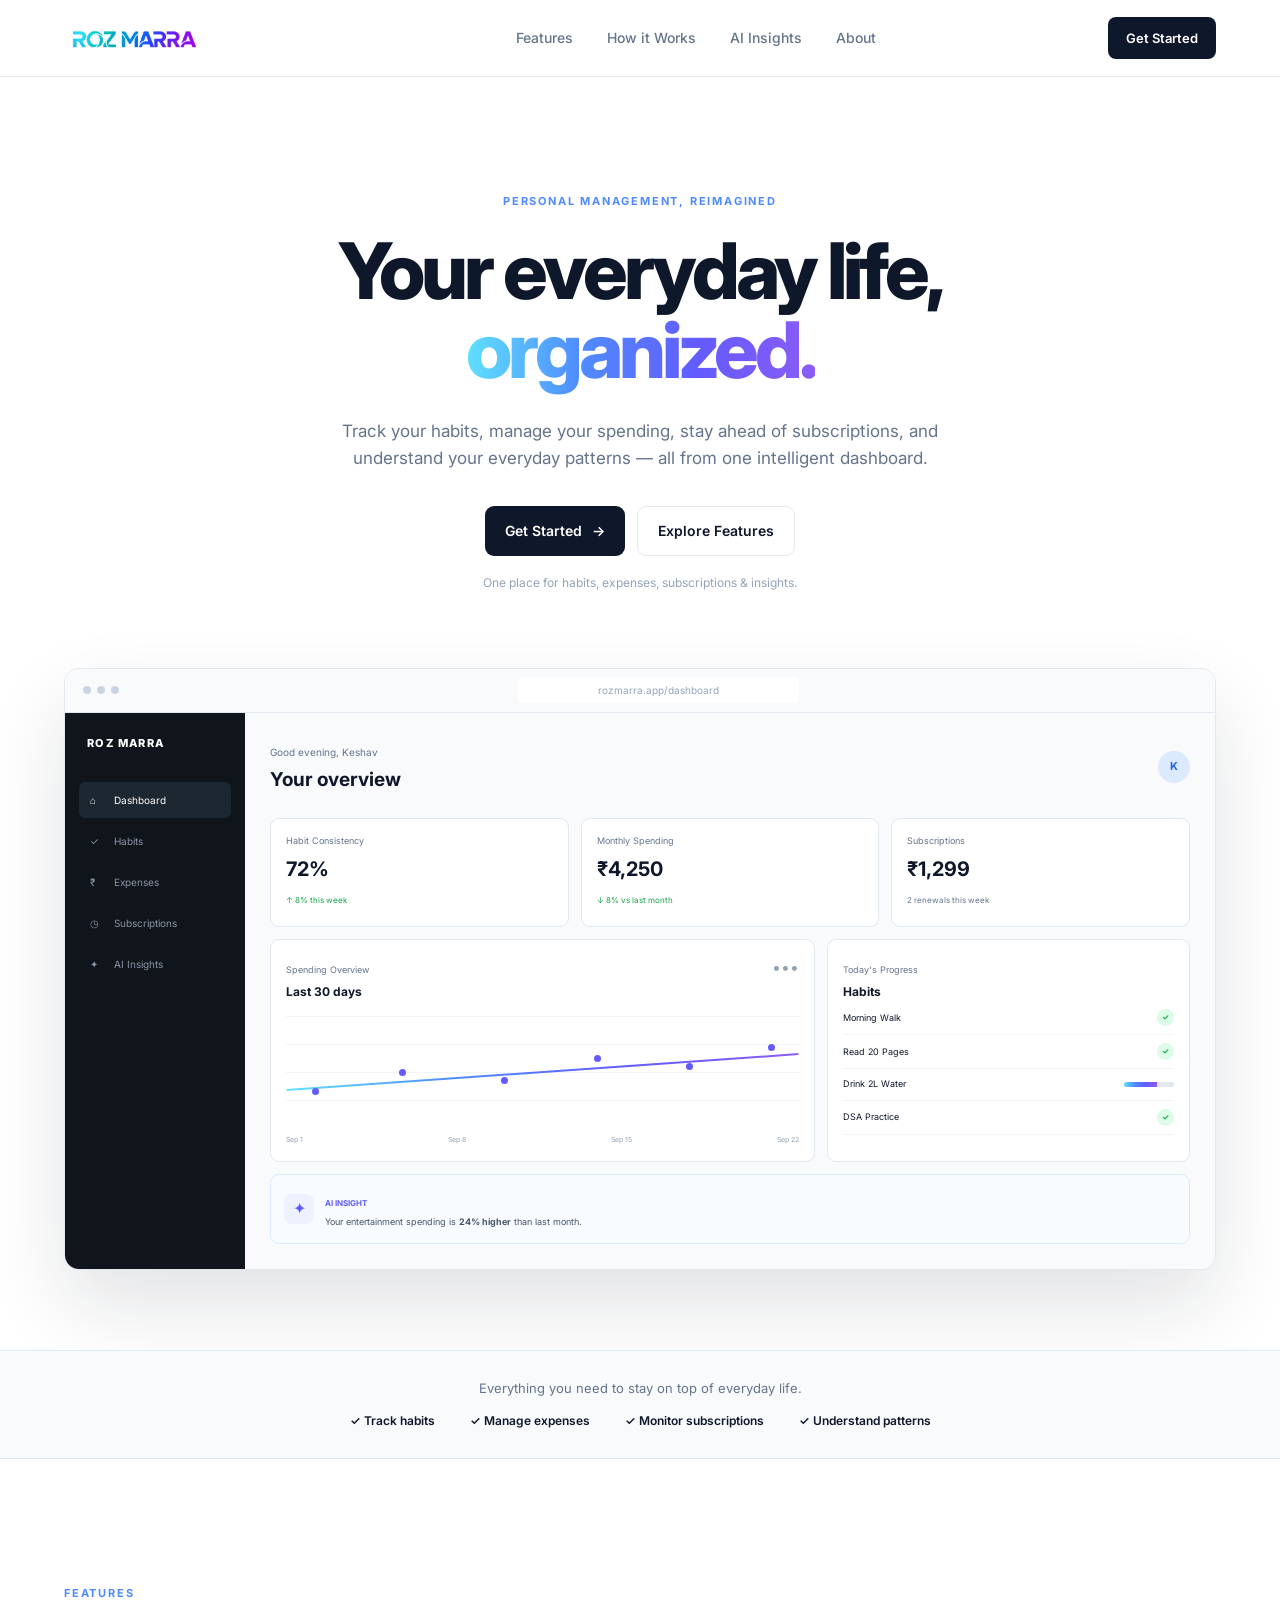
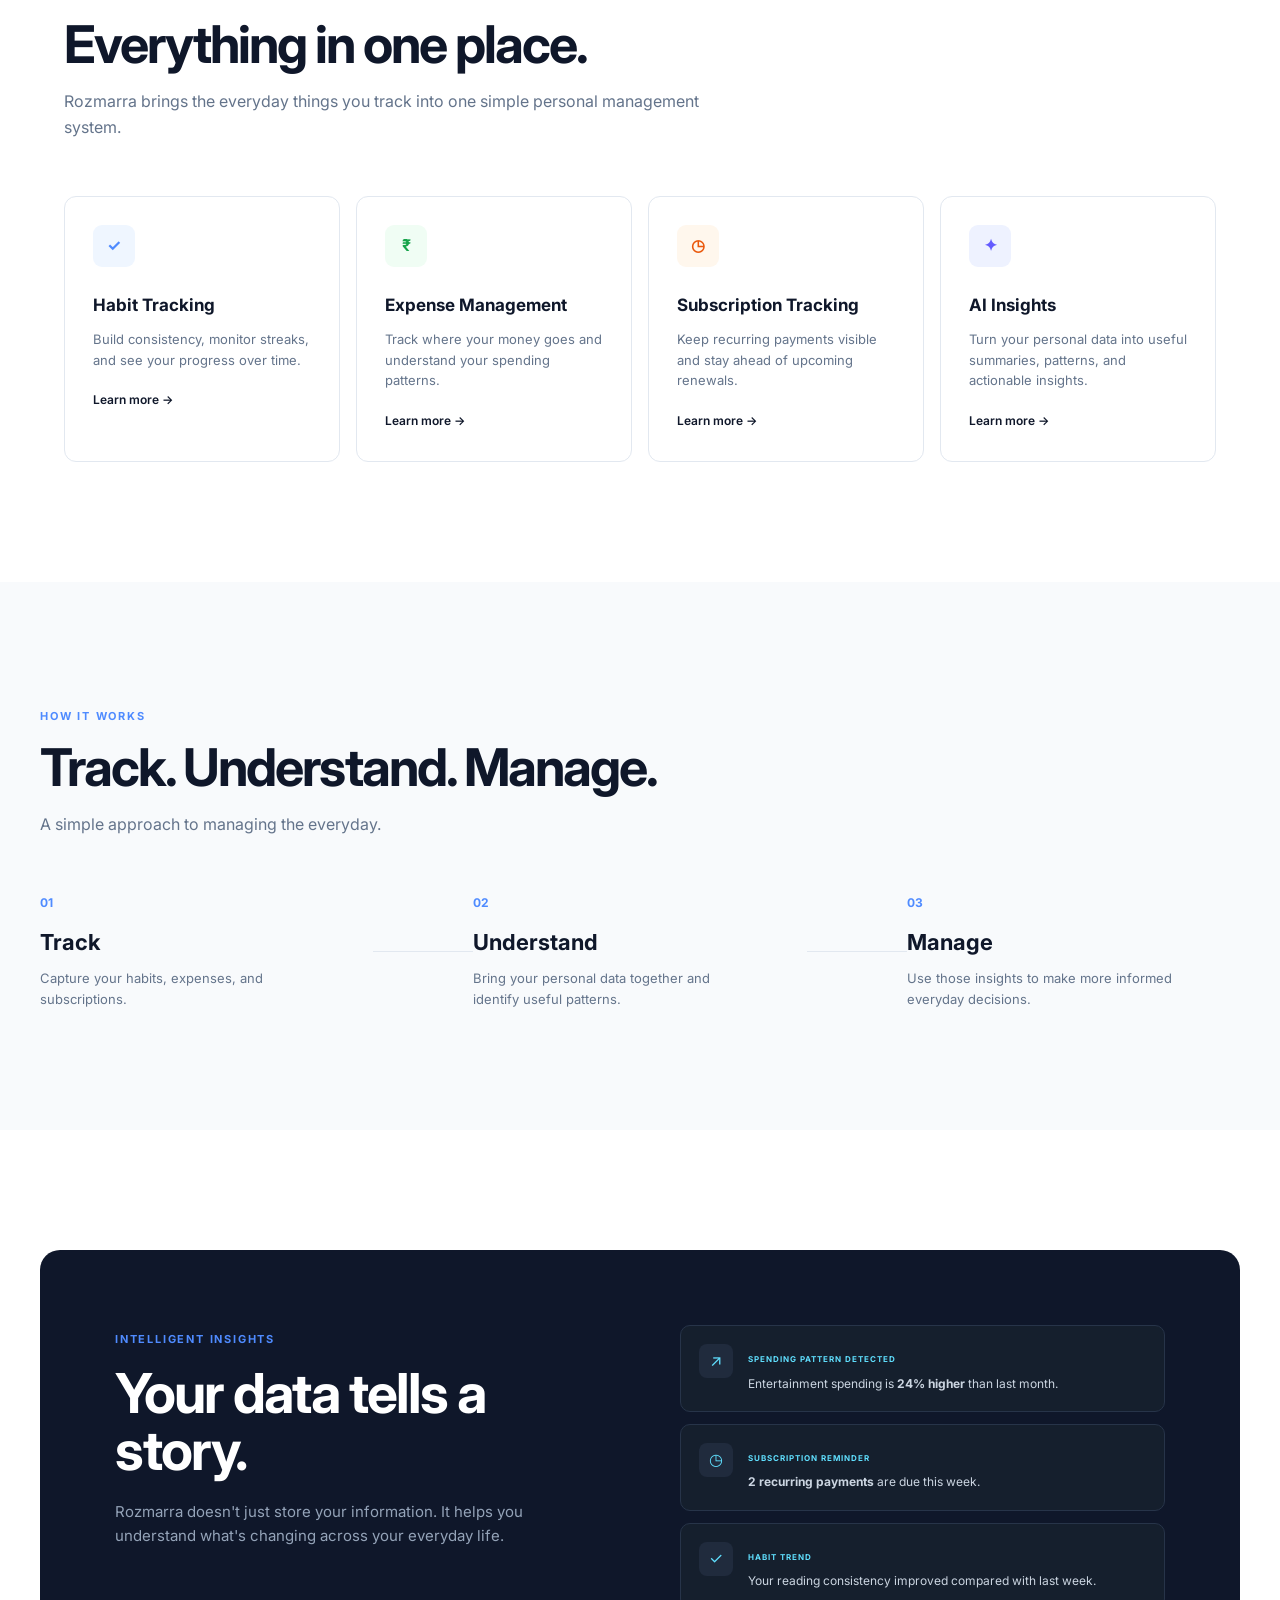
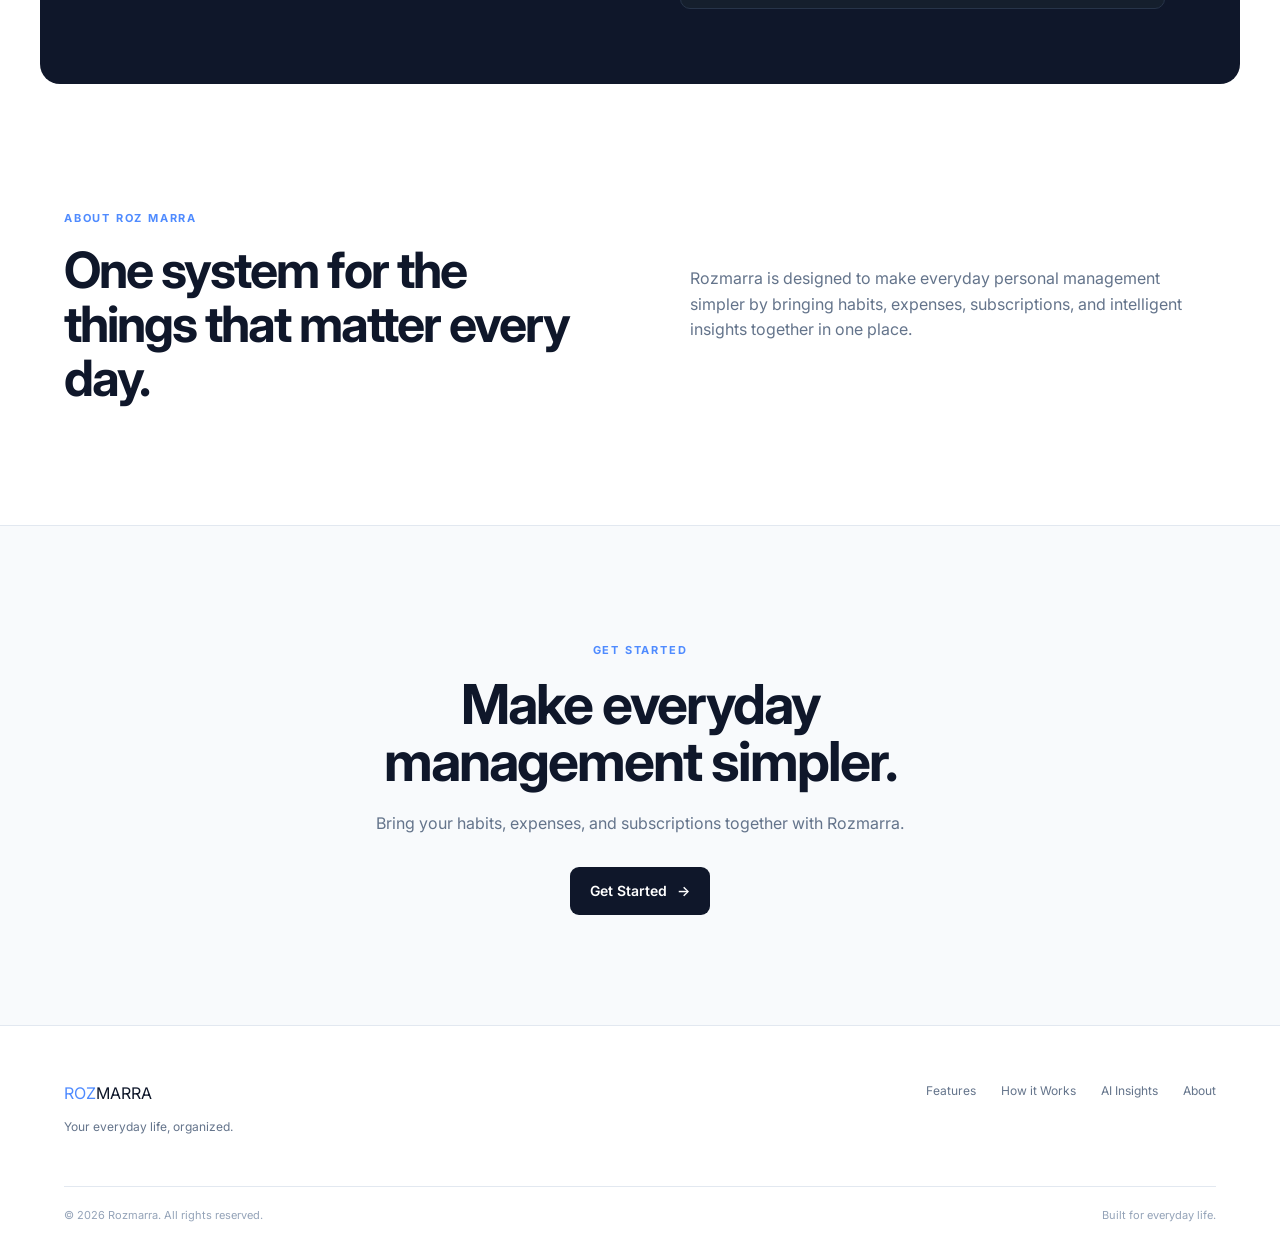
==== frontend/index.html @ 1ccc61c5 "Added landing page" ====
<!DOCTYPE html>
<html lang="en">

<head>
    <meta charset="UTF-8">
    <meta name="viewport" content="width=device-width, initial-scale=1.0">

    <title>Rozmarra — Your everyday life, organized.</title>

    <link rel="preconnect" href="https://fonts.googleapis.com">
    <link rel="preconnect" href="https://fonts.gstatic.com" crossorigin>
    <link href="https://fonts.googleapis.com/css2?family=Inter:wght@400;500;600;700;800&display=swap" rel="stylesheet">

    <link rel="stylesheet" href="css/style.css">
</head>

<body>

    <!-- NAVBAR -->
    <header class="navbar">
        <div class="nav-container">

            <a href="#" class="logo">
                <img src="assets/logo/Project logo.png" alt="Rozmarra Logo">
            </a>

            <nav class="nav-links">
                <a href="#features">Features</a>
                <a href="#how-it-works">How it Works</a>
                <a href="#ai-insights">AI Insights</a>
                <a href="#about">About</a>
            </nav>

            <a href="#get-started" class="nav-btn">
                Get Started
            </a>

            <button class="menu-btn" id="menuBtn">
                ☰
            </button>

        </div>
    </header>


    <main>

        <!-- HERO -->
        <section class="hero">

            <div class="hero-content">

                <div class="eyebrow">
                    PERSONAL MANAGEMENT, REIMAGINED
                </div>

                <h1>
                    Your everyday life,
                    <span>organized.</span>
                </h1>

                <p class="hero-text">
                    Track your habits, manage your spending, stay ahead of
                    subscriptions, and understand your everyday patterns —
                    all from one intelligent dashboard.
                </p>

                <div class="hero-buttons">
                    <a href="#get-started" class="primary-btn">
                        Get Started
                        <span>→</span>
                    </a>

                    <a href="#features" class="secondary-btn">
                        Explore Features
                    </a>
                </div>

                <p class="hero-note">
                    One place for habits, expenses, subscriptions & insights.
                </p>

            </div>


            <!-- PRODUCT PREVIEW -->
            <div class="product-wrapper">

                <div class="browser-window">

                    <div class="browser-top">
                        <div class="browser-dots">
                            <i></i>
                            <i></i>
                            <i></i>
                        </div>

                        <div class="browser-address">
                            rozmarra.app/dashboard
                        </div>
                    </div>

                    <div class="dashboard-preview">

                        <!-- SIDEBAR -->
                        <aside class="preview-sidebar">

                            <div class="preview-logo">
                                ROZ MARRA
                            </div>

                            <div class="preview-nav active">
                                <span>⌂</span>
                                Dashboard
                            </div>

                            <div class="preview-nav">
                                <span>✓</span>
                                Habits
                            </div>

                            <div class="preview-nav">
                                <span>₹</span>
                                Expenses
                            </div>

                            <div class="preview-nav">
                                <span>◷</span>
                                Subscriptions
                            </div>

                            <div class="preview-nav">
                                <span>✦</span>
                                AI Insights
                            </div>

                        </aside>


                        <!-- DASHBOARD -->
                        <div class="preview-main">

                            <div class="preview-header">
                                <div>
                                    <small>Good evening, Keshav</small>
                                    <h3>Your overview</h3>
                                </div>

                                <div class="avatar">K</div>
                            </div>


                            <!-- STAT CARDS -->
                            <div class="preview-stats">

                                <div class="stat-card">
                                    <small>Habit Consistency</small>
                                    <strong>72%</strong>
                                    <span class="positive">
                                        ↑ 8% this week
                                    </span>
                                </div>

                                <div class="stat-card">
                                    <small>Monthly Spending</small>
                                    <strong>₹4,250</strong>
                                    <span class="positive">
                                        ↓ 8% vs last month
                                    </span>
                                </div>

                                <div class="stat-card">
                                    <small>Subscriptions</small>
                                    <strong>₹1,299</strong>
                                    <span>
                                        2 renewals this week
                                    </span>
                                </div>

                            </div>


                            <div class="preview-grid">

                                <!-- CHART -->
                                <div class="preview-card spending-card">

                                    <div class="card-heading">
                                        <div>
                                            <small>Spending Overview</small>
                                            <h4>Last 30 days</h4>
                                        </div>

                                        <span class="card-menu">•••</span>
                                    </div>

                                    <div class="chart">
                                        <div class="chart-line"></div>

                                        <div class="chart-point p1"></div>
                                        <div class="chart-point p2"></div>
                                        <div class="chart-point p3"></div>
                                        <div class="chart-point p4"></div>
                                        <div class="chart-point p5"></div>
                                        <div class="chart-point p6"></div>
                                    </div>

                                    <div class="chart-labels">
                                        <span>Sep 1</span>
                                        <span>Sep 8</span>
                                        <span>Sep 15</span>
                                        <span>Sep 22</span>
                                    </div>

                                </div>


                                <!-- HABITS -->
                                <div class="preview-card">

                                    <div class="card-heading">
                                        <div>
                                            <small>Today's Progress</small>
                                            <h4>Habits</h4>
                                        </div>
                                    </div>

                                    <div class="habit-row">
                                        <span>Morning Walk</span>
                                        <b class="done">✓</b>
                                    </div>

                                    <div class="habit-row">
                                        <span>Read 20 Pages</span>
                                        <b class="done">✓</b>
                                    </div>

                                    <div class="habit-row">
                                        <span>Drink 2L Water</span>
                                        <div class="mini-progress">
                                            <span></span>
                                        </div>
                                    </div>

                                    <div class="habit-row">
                                        <span>DSA Practice</span>
                                        <b class="done">✓</b>
                                    </div>

                                </div>

                            </div>


                            <!-- AI INSIGHT -->
                            <div class="ai-preview">

                                <div class="ai-icon">✦</div>

                                <div>
                                    <small>AI INSIGHT</small>
                                    <p>
                                        Your entertainment spending is
                                        <strong>24% higher</strong> than last month.
                                    </p>
                                </div>

                            </div>

                        </div>

                    </div>

                </div>

            </div>

        </section>


        <!-- VALUE STRIP -->
        <section class="value-strip">

            <p>Everything you need to stay on top of everyday life.</p>

            <div class="value-items">
                <span>✓ Track habits</span>
                <span>✓ Manage expenses</span>
                <span>✓ Monitor subscriptions</span>
                <span>✓ Understand patterns</span>
            </div>

        </section>


        <!-- FEATURES -->
        <section class="section" id="features">

            <div class="section-heading">

                <span class="section-label">FEATURES</span>

                <h2>
                    Everything in one place.
                </h2>

                <p>
                    Rozmarra brings the everyday things you track
                    into one simple personal management system.
                </p>

            </div>


            <div class="feature-grid">

                <article class="feature-card">

                    <div class="feature-icon">✓</div>

                    <h3>Habit Tracking</h3>

                    <p>
                        Build consistency, monitor streaks, and
                        see your progress over time.
                    </p>

                    <a href="#">Learn more →</a>

                </article>


                <article class="feature-card">

                    <div class="feature-icon money">₹</div>

                    <h3>Expense Management</h3>

                    <p>
                        Track where your money goes and understand
                        your spending patterns.
                    </p>

                    <a href="#">Learn more →</a>

                </article>


                <article class="feature-card">

                    <div class="feature-icon clock">◷</div>

                    <h3>Subscription Tracking</h3>

                    <p>
                        Keep recurring payments visible and stay
                        ahead of upcoming renewals.
                    </p>

                    <a href="#">Learn more →</a>

                </article>


                <article class="feature-card">

                    <div class="feature-icon ai">✦</div>

                    <h3>AI Insights</h3>

                    <p>
                        Turn your personal data into useful summaries,
                        patterns, and actionable insights.
                    </p>

                    <a href="#">Learn more →</a>

                </article>

            </div>

        </section>


        <!-- HOW IT WORKS -->
        <section class="section how-section" id="how-it-works">

            <div class="section-heading">

                <span class="section-label">HOW IT WORKS</span>

                <h2>Track. Understand. Manage.</h2>

                <p>
                    A simple approach to managing the everyday.
                </p>

            </div>


            <div class="steps">

                <div class="step">

                    <div class="step-number">01</div>

                    <h3>Track</h3>

                    <p>
                        Capture your habits, expenses,
                        and subscriptions.
                    </p>

                </div>


                <div class="step-line"></div>


                <div class="step">

                    <div class="step-number">02</div>

                    <h3>Understand</h3>

                    <p>
                        Bring your personal data together
                        and identify useful patterns.
                    </p>

                </div>


                <div class="step-line"></div>


                <div class="step">

                    <div class="step-number">03</div>

                    <h3>Manage</h3>

                    <p>
                        Use those insights to make more
                        informed everyday decisions.
                    </p>

                </div>

            </div>

        </section>


        <!-- AI SECTION -->
        <section class="ai-section" id="ai-insights">

            <div class="ai-content">

                <span class="section-label">INTELLIGENT INSIGHTS</span>

                <h2>
                    Your data tells a story.
                </h2>

                <p>
                    Rozmarra doesn't just store your information.
                    It helps you understand what's changing across
                    your everyday life.
                </p>

            </div>


            <div class="insight-list">

                <div class="insight-card">

                    <div class="insight-symbol">↗</div>

                    <div>
                        <small>SPENDING PATTERN DETECTED</small>

                        <p>
                            Entertainment spending is
                            <strong>24% higher</strong> than last month.
                        </p>
                    </div>

                </div>


                <div class="insight-card">

                    <div class="insight-symbol">◷</div>

                    <div>
                        <small>SUBSCRIPTION REMINDER</small>

                        <p>
                            <strong>2 recurring payments</strong>
                            are due this week.
                        </p>
                    </div>

                </div>


                <div class="insight-card">

                    <div class="insight-symbol">✓</div>

                    <div>
                        <small>HABIT TREND</small>

                        <p>
                            Your reading consistency improved
                            compared with last week.
                        </p>
                    </div>

                </div>

            </div>

        </section>


        <!-- ABOUT -->
        <section class="about-section" id="about">

            <div>
                <span class="section-label">ABOUT ROZ MARRA</span>

                <h2>
                    One system for the things
                    that matter every day.
                </h2>
            </div>

            <p>
                Rozmarra is designed to make everyday personal
                management simpler by bringing habits, expenses,
                subscriptions, and intelligent insights together
                in one place.
            </p>

        </section>


        <!-- CTA -->
        <section class="cta-section" id="get-started">

            <div class="cta-content">

                <span class="section-label">GET STARTED</span>

                <h2>
                    Make everyday management simpler.
                </h2>

                <p>
                    Bring your habits, expenses, and subscriptions
                    together with Rozmarra.
                </p>

                <a href="#" class="primary-btn">
                    Get Started
                    <span>→</span>
                </a>

            </div>

        </section>

    </main>


    <!-- FOOTER -->
    <footer>

        <div class="footer-top">

            <div>

                <a href="#" class="logo">
                    <span>ROZ</span> MARRA
                </a>

                <p>
                    Your everyday life, organized.
                </p>

            </div>


            <div class="footer-links">

                <a href="#features">Features</a>
                <a href="#how-it-works">How it Works</a>
                <a href="#ai-insights">AI Insights</a>
                <a href="#about">About</a>

            </div>

        </div>


        <div class="footer-bottom">
            <span>© 2026 Rozmarra. All rights reserved.</span>
            <span>Built for everyday life.</span>
        </div>

    </footer>


    <script src="js/landing.js"></script>

</body>

</html>
---- frontend/css/style.css ----
:root {
    --bg: #ffffff;
    --soft-bg: #f8fafc;
    --section-bg: #f1f5f9;

    --text: #0f172a;
    --text-light: #64748b;
    --muted: #94a3b8;

    --border: #e2e8f0;

    --blue: #4f8bff;
    --cyan: #60e0ff;
    --indigo: #635bff;
    --purple: #8b5cf6;

    --gradient: linear-gradient(
        90deg,
        #60e0ff,
        #4f8bff,
        #635bff,
        #8b5cf6
    );

    --shadow: 0 20px 50px rgba(15, 23, 42, 0.08);
}

* {
    margin: 0;
    padding: 0;
    box-sizing: border-box;
}

html {
    scroll-behavior: smooth;
}

body {
    font-family: "Inter", sans-serif;
    color: var(--text);
    background: var(--bg);
    line-height: 1.6;
}

a {
    color: inherit;
    text-decoration: none;
}

button {
    font-family: inherit;
}

.navbar {
    position: sticky;
    top: 0;
    z-index: 100;
    background: rgba(255, 255, 255, 0.92);
    backdrop-filter: blur(15px);
    border-bottom: 1px solid var(--border);
}

.nav-container {
    max-width: 1200px;
    height: 76px;
    margin: auto;
    padding: 0 24px;

    display: flex;
    align-items: center;
    justify-content: space-between;
}

.logo {
    display: flex;
    align-items: center;
}

.logo img {
    width: 140px;
    height: auto;
    display: block;
}

.logo span {
    color: #4f8bff;
}

.nav-links {
    display: flex;
    gap: 34px;
    margin-left: 80px;
}

.nav-links a {
    color: var(--text-light);
    font-size: 14px;
    font-weight: 500;
    transition: 0.2s;
}

.nav-links a:hover {
    color: var(--text);
}

.nav-btn {
    padding: 11px 18px;
    border-radius: 8px;
    background: var(--text);
    color: white;
    font-size: 13px;
    font-weight: 600;
    transition: 0.2s;
}

.nav-btn:hover {
    transform: translateY(-1px);
    background: #1e293b;
}

.menu-btn {
    display: none;
    border: 0;
    background: transparent;
    font-size: 22px;
    cursor: pointer;
}


/* HERO */

.hero {
    max-width: 1200px;
    margin: auto;
    padding: 110px 24px 80px;
}

.hero-content {
    max-width: 760px;
    margin: auto;
    text-align: center;
}

.eyebrow,
.section-label {
    display: inline-block;
    font-size: 11px;
    font-weight: 700;
    letter-spacing: 1.8px;
    color: var(--blue);
}

.hero h1 {
    margin-top: 18px;
    font-size: clamp(48px, 7vw, 78px);
    line-height: 1.02;
    letter-spacing: -4px;
    font-weight: 800;
}

.hero h1 span {
    background: var(--gradient);
    background-clip: text;
    -webkit-background-clip: text;
    color: transparent;
}

.hero-text {
    max-width: 650px;
    margin: 28px auto 0;
    color: var(--text-light);
    font-size: 17px;
}

.hero-buttons {
    margin-top: 34px;

    display: flex;
    justify-content: center;
    gap: 12px;
}

.primary-btn,
.secondary-btn {
    display: inline-flex;
    align-items: center;
    justify-content: center;
    gap: 10px;

    padding: 13px 20px;
    border-radius: 9px;

    font-size: 14px;
    font-weight: 600;

    transition: 0.2s;
}

.primary-btn {
    color: white;
    background: var(--text);
}

.primary-btn:hover {
    transform: translateY(-2px);
    box-shadow: 0 10px 25px rgba(15, 23, 42, 0.15);
}

.secondary-btn {
    border: 1px solid var(--border);
    background: white;
}

.secondary-btn:hover {
    background: var(--soft-bg);
}

.hero-note {
    margin-top: 17px;
    color: var(--muted);
    font-size: 12px;
}


/* PRODUCT PREVIEW */

.product-wrapper {
    margin-top: 75px;
}

.browser-window {
    overflow: hidden;
    border: 1px solid var(--border);
    border-radius: 15px;
    background: white;
    box-shadow: 0 35px 80px rgba(15, 23, 42, 0.12);
}

.browser-top {
    height: 44px;
    padding: 0 18px;

    display: flex;
    align-items: center;

    background: #f8fafc;
    border-bottom: 1px solid var(--border);
}

.browser-dots {
    display: flex;
    gap: 6px;
}

.browser-dots i {
    width: 8px;
    height: 8px;
    border-radius: 50%;
    background: #cbd5e1;
}

.browser-address {
    margin: auto;
    padding: 5px 80px;

    border-radius: 5px;
    background: white;
    color: var(--muted);

    font-size: 10px;
}

.dashboard-preview {
    display: flex;
    min-height: 480px;
    background: #f8fafc;
}

.preview-sidebar {
    width: 180px;
    padding: 22px 14px;
    background: #10151c;
    color: white;
}

.preview-logo {
    margin: 0 8px 30px;

    font-size: 11px;
    font-weight: 800;
    letter-spacing: 1.4px;
}

.preview-nav {
    padding: 10px 11px;
    margin-bottom: 5px;

    display: flex;
    align-items: center;
    gap: 9px;

    border-radius: 6px;

    color: #8b95a5;
    font-size: 10px;
}

.preview-nav span {
    width: 15px;
}

.preview-nav.active {
    background: #1d2732;
    color: white;
}

.preview-main {
    flex: 1;
    padding: 25px;
}

.preview-header {
    display: flex;
    justify-content: space-between;
    align-items: center;
}

.preview-header small {
    color: #64748b;
    font-size: 10px;
}

.preview-header h3 {
    font-size: 19px;
    margin-top: 2px;
}

.avatar {
    width: 32px;
    height: 32px;

    display: grid;
    place-items: center;

    border-radius: 50%;
    background: #dbeafe;
    color: #2563eb;

    font-size: 11px;
    font-weight: 700;
}

.preview-stats {
    display: grid;
    grid-template-columns: repeat(3, 1fr);
    gap: 12px;

    margin-top: 22px;
}

.stat-card,
.preview-card {
    border: 1px solid #e2e8f0;
    border-radius: 9px;
    background: white;
}

.stat-card {
    padding: 15px;
}

.stat-card small {
    display: block;
    color: #64748b;
    font-size: 9px;
}

.stat-card strong {
    display: block;
    margin-top: 5px;
    font-size: 20px;
}

.stat-card span {
    font-size: 8px;
    color: #64748b;
}

.stat-card .positive {
    color: #16a34a;
}

.preview-grid {
    display: grid;
    grid-template-columns: 1.5fr 1fr;
    gap: 12px;

    margin-top: 12px;
}

.preview-card {
    padding: 15px;
}

.card-heading {
    display: flex;
    justify-content: space-between;
}

.card-heading small {
    color: #64748b;
    font-size: 9px;
}

.card-heading h4 {
    margin-top: 2px;
    font-size: 12px;
}

.card-menu {
    color: #94a3b8;
}

.chart {
    position: relative;
    height: 110px;
    margin-top: 15px;

    background:
        linear-gradient(#f1f5f9 1px, transparent 1px);

    background-size: 100% 28px;
}

.chart-line {
    position: absolute;
    left: 0;
    right: 0;
    top: 50%;

    height: 2px;

    background: var(--gradient);

    transform: rotate(-4deg);
}

.chart-point {
    position: absolute;
    width: 7px;
    height: 7px;
    border-radius: 50%;
    background: #635bff;
}

.p1 { left: 5%; top: 65%; }
.p2 { left: 22%; top: 48%; }
.p3 { left: 42%; top: 55%; }
.p4 { left: 60%; top: 35%; }
.p5 { left: 78%; top: 42%; }
.p6 { left: 94%; top: 25%; }

.chart-labels {
    display: flex;
    justify-content: space-between;
    margin-top: 8px;

    color: #94a3b8;
    font-size: 7px;
}

.habit-row {
    display: flex;
    align-items: center;
    justify-content: space-between;

    padding: 8px 0;

    border-bottom: 1px solid #f1f5f9;

    font-size: 9px;
}

.done {
    display: grid;
    place-items: center;

    width: 17px;
    height: 17px;

    border-radius: 50%;

    background: #dcfce7;
    color: #16a34a;

    font-size: 8px;
}

.mini-progress {
    width: 50px;
    height: 5px;

    overflow: hidden;

    border-radius: 10px;
    background: #e2e8f0;
}

.mini-progress span {
    display: block;
    width: 65%;
    height: 100%;

    background: var(--gradient);
}

.ai-preview {
    margin-top: 12px;
    padding: 13px;

    display: flex;
    align-items: center;
    gap: 11px;

    border: 1px solid #dbeafe;
    border-radius: 9px;

    background: #f8fbff;
}

.ai-icon {
    width: 30px;
    height: 30px;

    display: grid;
    place-items: center;

    border-radius: 8px;

    background: #eef2ff;
    color: #635bff;
}

.ai-preview small {
    font-size: 8px;
    font-weight: 700;
    color: #635bff;
}

.ai-preview p {
    margin-top: 2px;
    font-size: 9px;
    color: #475569;
}


/* VALUE STRIP */

.value-strip {
    padding: 27px 24px;

    background: var(--soft-bg);
    border-top: 1px solid var(--border);
    border-bottom: 1px solid var(--border);

    text-align: center;
}

.value-strip p {
    color: var(--text-light);
    font-size: 13px;
}

.value-items {
    margin-top: 13px;

    display: flex;
    justify-content: center;
    gap: 35px;
    flex-wrap: wrap;

    font-size: 12px;
    font-weight: 600;
}


/* GENERAL SECTIONS */

.section {
    max-width: 1200px;
    margin: auto;
    padding: 120px 24px;
}

.section-heading {
    max-width: 650px;
    margin-bottom: 55px;
}

.section-heading h2 {
    margin-top: 12px;

    font-size: clamp(35px, 5vw, 52px);
    line-height: 1.1;
    letter-spacing: -2px;
}

.section-heading p {
    margin-top: 16px;
    color: var(--text-light);
    font-size: 16px;
}


/* FEATURES */

.feature-grid {
    display: grid;
    grid-template-columns: repeat(4, 1fr);
    gap: 16px;
}

.feature-card {
    padding: 28px;

    border: 1px solid var(--border);
    border-radius: 12px;

    transition: 0.25s;
}

.feature-card:hover {
    transform: translateY(-5px);
    box-shadow: var(--shadow);
}

.feature-icon {
    width: 42px;
    height: 42px;

    display: grid;
    place-items: center;

    border-radius: 9px;

    background: #eff6ff;
    color: #4f8bff;

    font-weight: 700;
}

.feature-icon.money {
    background: #f0fdf4;
    color: #16a34a;
}

.feature-icon.clock {
    background: #fff7ed;
    color: #ea580c;
}

.feature-icon.ai {
    background: #eef2ff;
    color: #635bff;
}

.feature-card h3 {
    margin-top: 25px;
    font-size: 17px;
}

.feature-card p {
    margin-top: 10px;

    color: var(--text-light);
    font-size: 13px;
}

.feature-card a {
    display: inline-block;
    margin-top: 20px;

    color: var(--text);
    font-size: 12px;
    font-weight: 600;
}


/* HOW IT WORKS */

.how-section {
    max-width: none;
    background: var(--soft-bg);
}

.how-section > * {
    max-width: 1200px;
    margin-left: auto;
    margin-right: auto;
}

.steps {
    display: flex;
    align-items: center;
}

.step {
    flex: 1;
}

.step-number {
    color: var(--blue);
    font-size: 12px;
    font-weight: 700;
}

.step h3 {
    margin-top: 13px;
    font-size: 22px;
}

.step p {
    max-width: 270px;
    margin-top: 8px;

    color: var(--text-light);
    font-size: 13px;
}

.step-line {
    width: 100px;
    height: 1px;
    background: var(--border);
}


/* AI */

.ai-section {
    max-width: 1200px;
    margin: 120px auto;
    padding: 75px;

    display: grid;
    grid-template-columns: 1fr 1fr;
    gap: 80px;

    border-radius: 20px;
    background: #0f172a;
    color: white;
}

.ai-content h2 {
    margin-top: 14px;

    font-size: clamp(35px, 5vw, 55px);
    line-height: 1.05;
    letter-spacing: -2px;
}

.ai-content p {
    margin-top: 20px;

    max-width: 470px;

    color: #94a3b8;
    font-size: 15px;
}

.insight-list {
    display: flex;
    flex-direction: column;
    gap: 12px;
}

.insight-card {
    padding: 18px;

    display: flex;
    align-items: flex-start;
    gap: 15px;

    border: 1px solid #273449;
    border-radius: 10px;

    background: #151f2d;
}

.insight-symbol {
    width: 34px;
    height: 34px;

    flex-shrink: 0;

    display: grid;
    place-items: center;

    border-radius: 8px;

    background: #202b3d;
    color: #60e0ff;
}

.insight-card small {
    font-size: 8px;
    font-weight: 700;
    letter-spacing: 1px;
    color: #60e0ff;
}

.insight-card p {
    margin-top: 4px;

    color: #cbd5e1;
    font-size: 12px;
}


/* ABOUT */

.about-section {
    max-width: 1200px;
    margin: 120px auto;
    padding: 0 24px;

    display: grid;
    grid-template-columns: 1fr 1fr;
    gap: 100px;
    align-items: center;
}

.about-section h2 {
    margin-top: 13px;

    font-size: clamp(35px, 5vw, 50px);
    line-height: 1.08;
    letter-spacing: -2px;
}

.about-section > p {
    color: var(--text-light);
    font-size: 16px;
}


/* CTA */

.cta-section {
    padding: 110px 24px;

    background: var(--soft-bg);
    border-top: 1px solid var(--border);
    border-bottom: 1px solid var(--border);

    text-align: center;
}

.cta-content {
    max-width: 650px;
    margin: auto;
}

.cta-content h2 {
    margin-top: 14px;

    font-size: clamp(35px, 5vw, 55px);
    line-height: 1.05;
    letter-spacing: -2px;
}

.cta-content p {
    margin: 20px auto 30px;

    color: var(--text-light);
}


/* FOOTER */

footer {
    max-width: 1200px;
    margin: auto;
    padding: 55px 24px 25px;
}

.footer-top {
    display: flex;
    justify-content: space-between;
}

.footer-top p {
    margin-top: 10px;
    color: var(--text-light);
    font-size: 12px;
}

.footer-links {
    display: flex;
    gap: 25px;
}

.footer-links a {
    color: var(--text-light);
    font-size: 12px;
}

.footer-bottom {
    margin-top: 50px;
    padding-top: 20px;

    display: flex;
    justify-content: space-between;

    border-top: 1px solid var(--border);

    color: var(--muted);
    font-size: 11px;
}


/* RESPONSIVE */

@media (max-width: 900px) {

    .nav-links {
        display: none;
    }

    .nav-btn {
        display: none;
    }

    .menu-btn {
        display: block;
    }

    .feature-grid {
        grid-template-columns: repeat(2, 1fr);
    }

    .ai-section {
        margin: 80px 24px;
        padding: 45px;
        grid-template-columns: 1fr;
        gap: 45px;
    }

    .about-section {
        grid-template-columns: 1fr;
        gap: 30px;
    }
}


@media (max-width: 700px) {

    .hero {
        padding-top: 75px;
    }

    .hero h1 {
        letter-spacing: -2px;
    }

    .hero-buttons {
        flex-direction: column;
    }

    .primary-btn,
    .secondary-btn {
        width: 100%;
    }

    .browser-address {
        padding: 5px 20px;
    }

    .preview-sidebar {
        display: none;
    }

    .preview-stats {
        grid-template-columns: 1fr;
    }

    .preview-grid {
        grid-template-columns: 1fr;
    }

    .dashboard-preview {
        min-height: auto;
    }

    .feature-grid {
        grid-template-columns: 1fr;
    }

    .steps {
        flex-direction: column;
        align-items: flex-start;
        gap: 30px;
    }

    .step-line {
        width: 1px;
        height: 35px;
        margin-left: 5px;
    }

    .ai-section {
        margin: 70px 15px;
        padding: 35px 25px;
    }

    .footer-top {
        flex-direction: column;
        gap: 30px;
    }

    .footer-links {
        flex-wrap: wrap;
    }

    .footer-bottom {
        flex-direction: column;
        gap: 8px;
    }
}
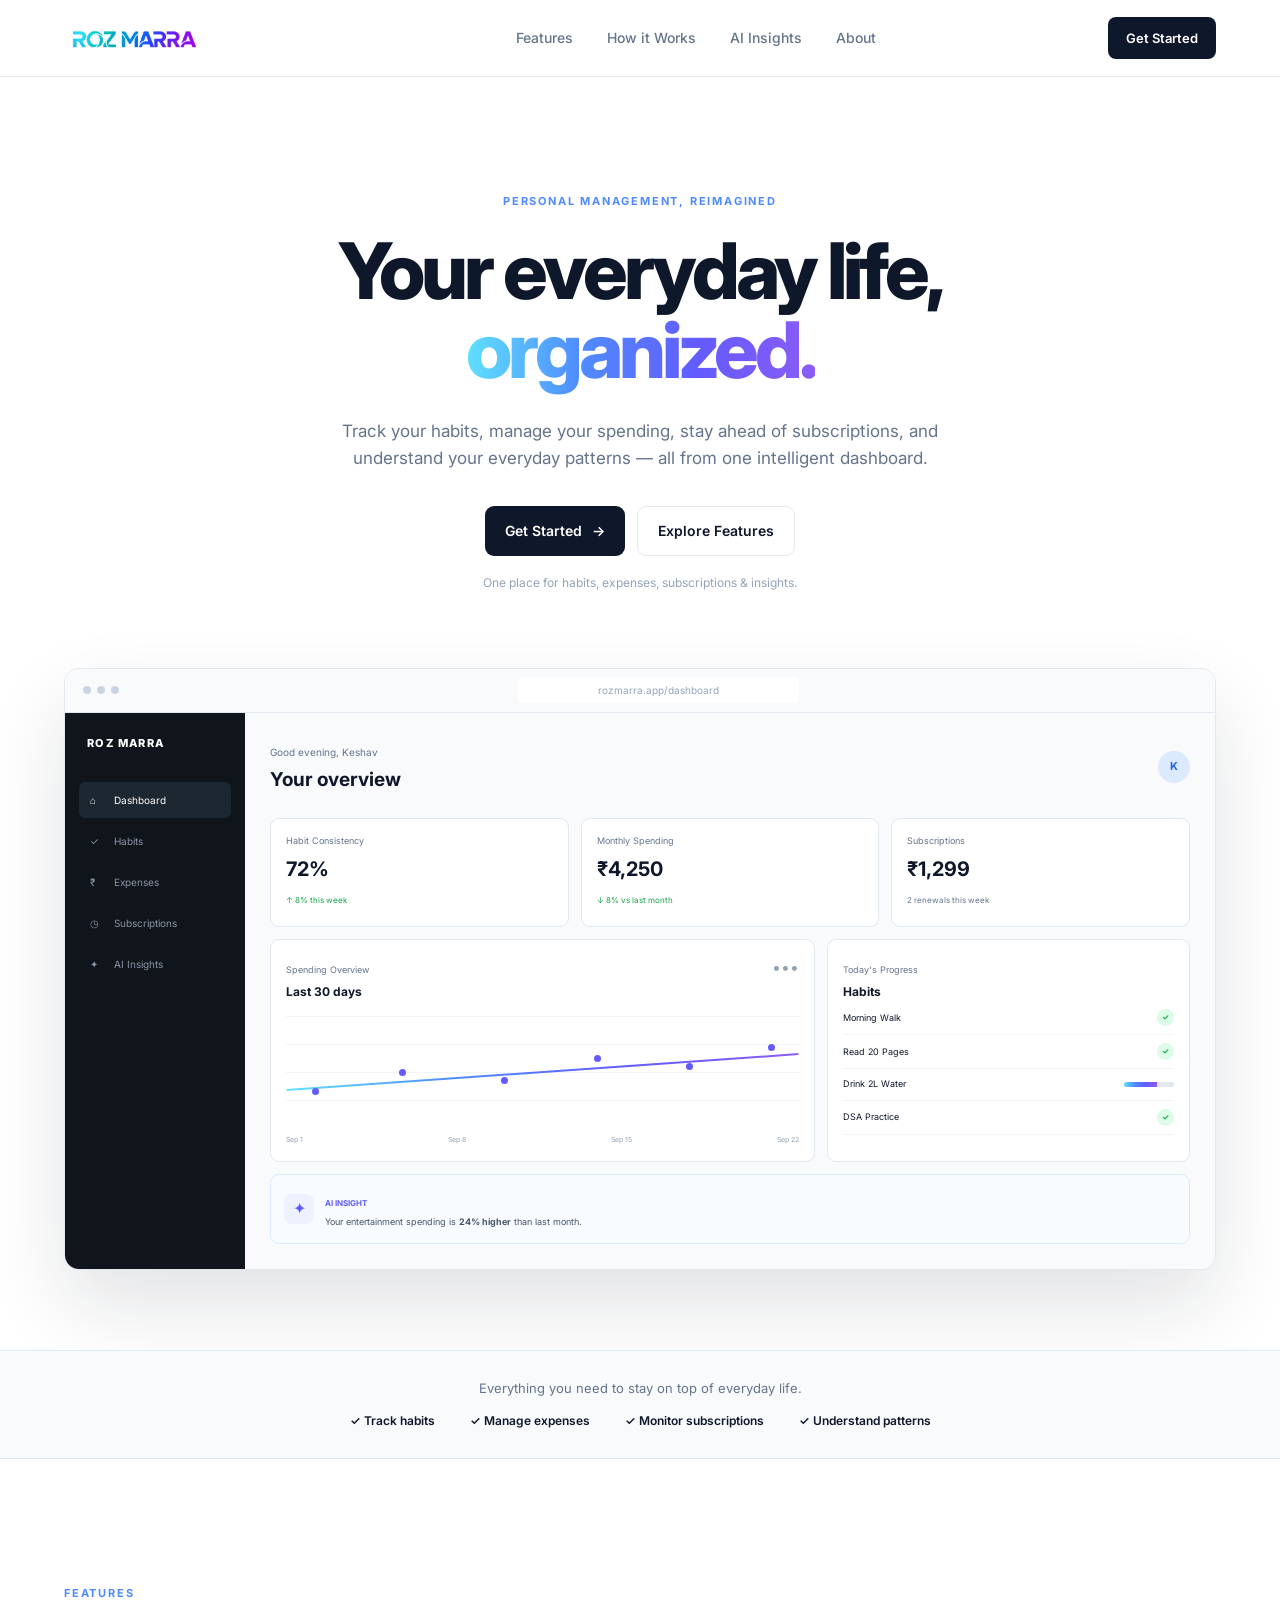
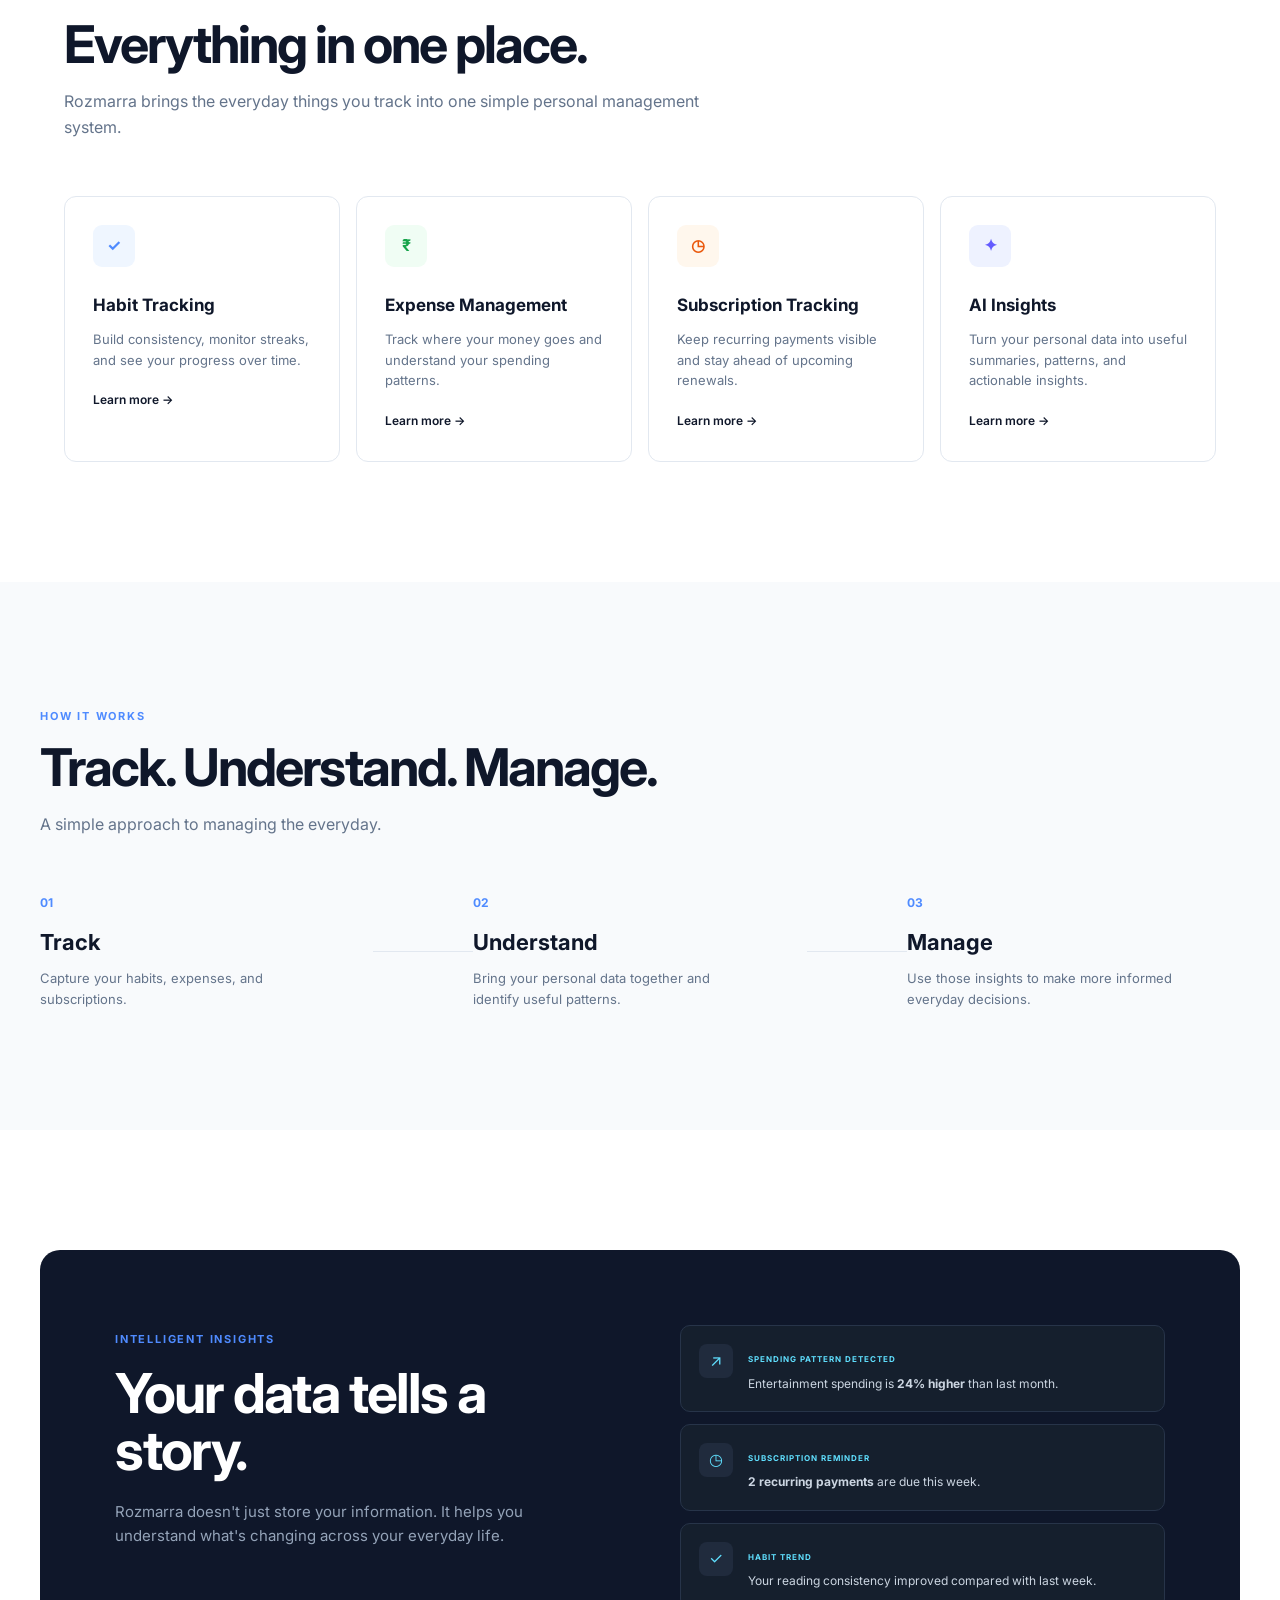
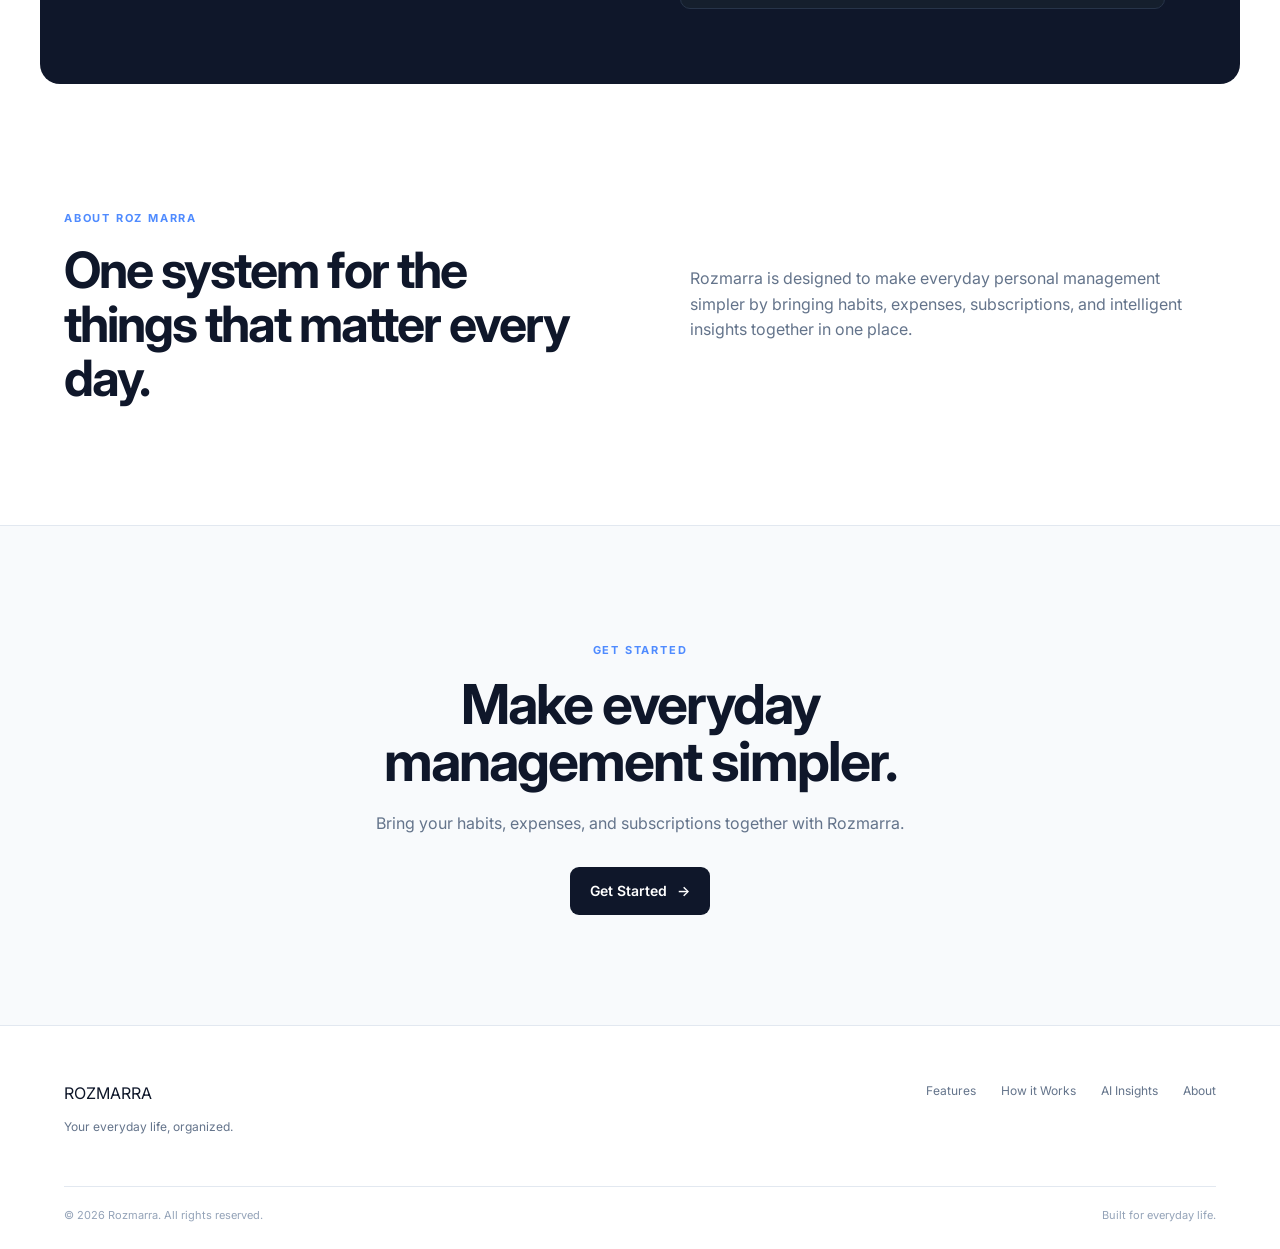
==== commit 14a04c96: "Added global.css" ====
--- a/frontend/index.html
+++ b/frontend/index.html
@@ -12,6 +12,8 @@
     <link href="https://fonts.googleapis.com/css2?family=Inter:wght@400;500;600;700;800&display=swap" rel="stylesheet">
 
     <link rel="stylesheet" href="css/style.css">
+    <link rel="stylesheet" href="css/global.css">
+
 </head>
 
 <body>
@@ -19,7 +21,6 @@
     <!-- NAVBAR -->
     <header class="navbar">
         <div class="nav-container">
-
             <a href="#" class="logo">
                 <img src="assets/logo/Project logo.png" alt="Rozmarra Logo">
             </a>
--- a/frontend/css/style.css
+++ b/frontend/css/style.css
@@ -1,89 +1,33 @@
-:root {
-    --bg: #ffffff;
-    --soft-bg: #f8fafc;
-    --section-bg: #f1f5f9;
-
-    --text: #0f172a;
-    --text-light: #64748b;
-    --muted: #94a3b8;
-
-    --border: #e2e8f0;
-
-    --blue: #4f8bff;
-    --cyan: #60e0ff;
-    --indigo: #635bff;
-    --purple: #8b5cf6;
-
-    --gradient: linear-gradient(
-        90deg,
-        #60e0ff,
-        #4f8bff,
-        #635bff,
-        #8b5cf6
-    );
-
-    --shadow: 0 20px 50px rgba(15, 23, 42, 0.08);
-}
-
-* {
-    margin: 0;
-    padding: 0;
-    box-sizing: border-box;
-}
-
-html {
-    scroll-behavior: smooth;
-}
-
-body {
-    font-family: "Inter", sans-serif;
-    color: var(--text);
-    background: var(--bg);
-    line-height: 1.6;
-}
-
-a {
-    color: inherit;
-    text-decoration: none;
-}
-
-button {
-    font-family: inherit;
-}
+/* =========================================================
+   ROZMARRA — LANDING PAGE STYLES
+   ========================================================= */
+
+
+/* =========================
+   NAVBAR
+   ========================= */
 
 .navbar {
     position: sticky;
     top: 0;
     z-index: 100;
+
     background: rgba(255, 255, 255, 0.92);
     backdrop-filter: blur(15px);
+
     border-bottom: 1px solid var(--border);
 }
 
 .nav-container {
     max-width: 1200px;
     height: 76px;
+
     margin: auto;
     padding: 0 24px;
 
     display: flex;
     align-items: center;
     justify-content: space-between;
-}
-
-.logo {
-    display: flex;
-    align-items: center;
-}
-
-.logo img {
-    width: 140px;
-    height: auto;
-    display: block;
-}
-
-.logo span {
-    color: #4f8bff;
 }
 
 .nav-links {
@@ -96,6 +40,7 @@
     color: var(--text-light);
     font-size: 14px;
     font-weight: 500;
+
     transition: 0.2s;
 }
 
@@ -105,11 +50,15 @@
 
 .nav-btn {
     padding: 11px 18px;
+
     border-radius: 8px;
+
     background: var(--text);
     color: white;
+
     font-size: 13px;
     font-weight: 600;
+
     transition: 0.2s;
 }
 
@@ -120,54 +69,69 @@
 
 .menu-btn {
     display: none;
+
     border: 0;
     background: transparent;
+
     font-size: 22px;
     cursor: pointer;
 }
 
 
-/* HERO */
+/* =========================
+   HERO
+   ========================= */
 
 .hero {
     max-width: 1200px;
+
     margin: auto;
     padding: 110px 24px 80px;
 }
 
 .hero-content {
     max-width: 760px;
+
     margin: auto;
+
     text-align: center;
 }
 
 .eyebrow,
 .section-label {
     display: inline-block;
+
     font-size: 11px;
     font-weight: 700;
     letter-spacing: 1.8px;
+
     color: var(--blue);
 }
 
 .hero h1 {
     margin-top: 18px;
+
     font-size: clamp(48px, 7vw, 78px);
     line-height: 1.02;
+
     letter-spacing: -4px;
     font-weight: 800;
 }
 
 .hero h1 span {
     background: var(--gradient);
+
     background-clip: text;
     -webkit-background-clip: text;
+
     color: transparent;
 }
 
 .hero-text {
     max-width: 650px;
+
     margin: 28px auto 0;
+
     color: var(--text-light);
     font-size: 17px;
 }
@@ -177,6 +141,7 @@
 
     display: flex;
     justify-content: center;
+
     gap: 12px;
 }
 
@@ -185,9 +150,11 @@
     display: inline-flex;
     align-items: center;
     justify-content: center;
+
     gap: 10px;
 
     padding: 13px 20px;
+
     border-radius: 9px;
 
     font-size: 14px;
@@ -203,11 +170,13 @@
 
 .primary-btn:hover {
     transform: translateY(-2px);
+
     box-shadow: 0 10px 25px rgba(15, 23, 42, 0.15);
 }
 
 .secondary-btn {
     border: 1px solid var(--border);
+
     background: white;
 }
 
@@ -217,12 +186,15 @@
 
 .hero-note {
     margin-top: 17px;
+
     color: var(--muted);
     font-size: 12px;
 }
 
 
-/* PRODUCT PREVIEW */
+/* =========================
+   PRODUCT PREVIEW
+   ========================= */
 
 .product-wrapper {
     margin-top: 75px;
@@ -230,9 +202,12 @@
 
 .browser-window {
     overflow: hidden;
+
     border: 1px solid var(--border);
     border-radius: 15px;
+
     background: white;
+
     box-shadow: 0 35px 80px rgba(15, 23, 42, 0.12);
 }
 
@@ -244,6 +219,7 @@
     align-items: center;
 
     background: #f8fafc;
+
     border-bottom: 1px solid var(--border);
 }
 
@@ -255,15 +231,19 @@
 .browser-dots i {
     width: 8px;
     height: 8px;
+
     border-radius: 50%;
+
     background: #cbd5e1;
 }
 
 .browser-address {
     margin: auto;
+
     padding: 5px 80px;
 
     border-radius: 5px;
+
     background: white;
     color: var(--muted);
 
@@ -272,13 +252,16 @@
 
 .dashboard-preview {
     display: flex;
+
     min-height: 480px;
+
     background: #f8fafc;
 }
 
 .preview-sidebar {
     width: 180px;
     padding: 22px 14px;
+
     background: #10151c;
     color: white;
 }
@@ -288,6 +271,7 @@
 
     font-size: 11px;
     font-weight: 800;
+
     letter-spacing: 1.4px;
 }
 
@@ -297,6 +281,7 @@
 
     display: flex;
     align-items: center;
+
     gap: 9px;
 
     border-radius: 6px;
@@ -321,6 +306,7 @@
 
 .preview-header {
     display: flex;
+
     justify-content: space-between;
     align-items: center;
 }
@@ -343,6 +329,7 @@
     place-items: center;
 
     border-radius: 50%;
+
     background: #dbeafe;
     color: #2563eb;
 
@@ -352,7 +339,9 @@
 
 .preview-stats {
     display: grid;
+
     grid-template-columns: repeat(3, 1fr);
+
     gap: 12px;
 
     margin-top: 22px;
@@ -362,6 +351,7 @@
 .preview-card {
     border: 1px solid #e2e8f0;
     border-radius: 9px;
+
     background: white;
 }
 
@@ -371,13 +361,16 @@
 
 .stat-card small {
     display: block;
+
     color: #64748b;
     font-size: 9px;
 }
 
 .stat-card strong {
     display: block;
+
     margin-top: 5px;
+
     font-size: 20px;
 }
 
@@ -392,7 +385,9 @@
 
 .preview-grid {
     display: grid;
+
     grid-template-columns: 1.5fr 1fr;
+
     gap: 12px;
 
     margin-top: 12px;
@@ -423,7 +418,9 @@
 
 .chart {
     position: relative;
+
     height: 110px;
+
     margin-top: 15px;
 
     background:
@@ -434,8 +431,10 @@
 
 .chart-line {
     position: absolute;
+
     left: 0;
     right: 0;
+
     top: 50%;
 
     height: 2px;
@@ -447,22 +446,50 @@
 
 .chart-point {
     position: absolute;
+
     width: 7px;
     height: 7px;
+
     border-radius: 50%;
+
     background: #635bff;
 }
 
-.p1 { left: 5%; top: 65%; }
-.p2 { left: 22%; top: 48%; }
-.p3 { left: 42%; top: 55%; }
-.p4 { left: 60%; top: 35%; }
-.p5 { left: 78%; top: 42%; }
-.p6 { left: 94%; top: 25%; }
+.p1 {
+    left: 5%;
+    top: 65%;
+}
+
+.p2 {
+    left: 22%;
+    top: 48%;
+}
+
+.p3 {
+    left: 42%;
+    top: 55%;
+}
+
+.p4 {
+    left: 60%;
+    top: 35%;
+}
+
+.p5 {
+    left: 78%;
+    top: 42%;
+}
+
+.p6 {
+    left: 94%;
+    top: 25%;
+}
 
 .chart-labels {
     display: flex;
+
     justify-content: space-between;
+
     margin-top: 8px;
 
     color: #94a3b8;
@@ -471,6 +498,7 @@
 
 .habit-row {
     display: flex;
+
     align-items: center;
     justify-content: space-between;
 
@@ -503,11 +531,13 @@
     overflow: hidden;
 
     border-radius: 10px;
+
     background: #e2e8f0;
 }
 
 .mini-progress span {
     display: block;
+
     width: 65%;
     height: 100%;
 
@@ -520,6 +550,7 @@
 
     display: flex;
     align-items: center;
+
     gap: 11px;
 
     border: 1px solid #dbeafe;
@@ -544,22 +575,27 @@
 .ai-preview small {
     font-size: 8px;
     font-weight: 700;
+
     color: #635bff;
 }
 
 .ai-preview p {
     margin-top: 2px;
+
     font-size: 9px;
     color: #475569;
 }
 
 
-/* VALUE STRIP */
+/* =========================
+   VALUE STRIP
+   ========================= */
 
 .value-strip {
     padding: 27px 24px;
 
     background: var(--soft-bg);
+
     border-top: 1px solid var(--border);
     border-bottom: 1px solid var(--border);
 
@@ -575,8 +611,11 @@
     margin-top: 13px;
 
     display: flex;
+
     justify-content: center;
+
     gap: 35px;
+
     flex-wrap: wrap;
 
     font-size: 12px;
@@ -584,16 +623,20 @@
 }
 
 
-/* GENERAL SECTIONS */
+/* =========================
+   GENERAL SECTIONS
+   ========================= */
 
 .section {
     max-width: 1200px;
+
     margin: auto;
     padding: 120px 24px;
 }
 
 .section-heading {
     max-width: 650px;
+
     margin-bottom: 55px;
 }
 
@@ -601,22 +644,28 @@
     margin-top: 12px;
 
     font-size: clamp(35px, 5vw, 52px);
+
     line-height: 1.1;
     letter-spacing: -2px;
 }
 
 .section-heading p {
     margin-top: 16px;
+
     color: var(--text-light);
     font-size: 16px;
 }
 
 
-/* FEATURES */
+/* =========================
+   FEATURES
+   ========================= */
 
 .feature-grid {
     display: grid;
+
     grid-template-columns: repeat(4, 1fr);
+
     gap: 16px;
 }
 
@@ -631,6 +680,7 @@
 
 .feature-card:hover {
     transform: translateY(-5px);
+
     box-shadow: var(--shadow);
 }
 
@@ -666,6 +716,7 @@
 
 .feature-card h3 {
     margin-top: 25px;
+
     font-size: 17px;
 }
 
@@ -678,29 +729,36 @@
 
 .feature-card a {
     display: inline-block;
+
     margin-top: 20px;
 
     color: var(--text);
+
     font-size: 12px;
     font-weight: 600;
 }
 
 
-/* HOW IT WORKS */
+/* =========================
+   HOW IT WORKS
+   ========================= */
 
 .how-section {
     max-width: none;
+
     background: var(--soft-bg);
 }
 
 .how-section > * {
     max-width: 1200px;
+
     margin-left: auto;
     margin-right: auto;
 }
 
 .steps {
     display: flex;
+
     align-items: center;
 }
 
@@ -710,17 +768,20 @@
 
 .step-number {
     color: var(--blue);
+
     font-size: 12px;
     font-weight: 700;
 }
 
 .step h3 {
     margin-top: 13px;
+
     font-size: 22px;
 }
 
 .step p {
     max-width: 270px;
+
     margin-top: 8px;
 
     color: var(--text-light);
@@ -730,22 +791,29 @@
 .step-line {
     width: 100px;
     height: 1px;
+
     background: var(--border);
 }
 
 
-/* AI */
+/* =========================
+   AI SECTION
+   ========================= */
 
 .ai-section {
     max-width: 1200px;
+
     margin: 120px auto;
     padding: 75px;
 
     display: grid;
+
     grid-template-columns: 1fr 1fr;
+
     gap: 80px;
 
     border-radius: 20px;
+
     background: #0f172a;
     color: white;
 }
@@ -754,6 +822,7 @@
     margin-top: 14px;
 
     font-size: clamp(35px, 5vw, 55px);
+
     line-height: 1.05;
     letter-spacing: -2px;
 }
@@ -769,7 +838,9 @@
 
 .insight-list {
     display: flex;
+
     flex-direction: column;
+
     gap: 12px;
 }
 
@@ -778,6 +849,7 @@
 
     display: flex;
     align-items: flex-start;
+
     gap: 15px;
 
     border: 1px solid #273449;
@@ -804,7 +876,9 @@
 .insight-card small {
     font-size: 8px;
     font-weight: 700;
+
     letter-spacing: 1px;
+
     color: #60e0ff;
 }
 
@@ -816,16 +890,22 @@
 }
 
 
-/* ABOUT */
+/* =========================
+   ABOUT
+   ========================= */
 
 .about-section {
     max-width: 1200px;
+
     margin: 120px auto;
     padding: 0 24px;
 
     display: grid;
+
     grid-template-columns: 1fr 1fr;
+
     gap: 100px;
+
     align-items: center;
 }
 
@@ -833,22 +913,27 @@
     margin-top: 13px;
 
     font-size: clamp(35px, 5vw, 50px);
+
     line-height: 1.08;
     letter-spacing: -2px;
 }
 
 .about-section > p {
     color: var(--text-light);
+
     font-size: 16px;
 }
 
 
-/* CTA */
+/* =========================
+   CTA
+   ========================= */
 
 .cta-section {
     padding: 110px 24px;
 
     background: var(--soft-bg);
+
     border-top: 1px solid var(--border);
     border-bottom: 1px solid var(--border);
 
@@ -857,6 +942,7 @@
 
 .cta-content {
     max-width: 650px;
+
     margin: auto;
 }
 
@@ -864,6 +950,7 @@
     margin-top: 14px;
 
     font-size: clamp(35px, 5vw, 55px);
+
     line-height: 1.05;
     letter-spacing: -2px;
 }
@@ -875,32 +962,39 @@
 }
 
 
-/* FOOTER */
+/* =========================
+   FOOTER
+   ========================= */
 
 footer {
     max-width: 1200px;
+
     margin: auto;
     padding: 55px 24px 25px;
 }
 
 .footer-top {
     display: flex;
+
     justify-content: space-between;
 }
 
 .footer-top p {
     margin-top: 10px;
+
     color: var(--text-light);
     font-size: 12px;
 }
 
 .footer-links {
     display: flex;
+
     gap: 25px;
 }
 
 .footer-links a {
     color: var(--text-light);
+
     font-size: 12px;
 }
 
@@ -909,6 +1003,7 @@
     padding-top: 20px;
 
     display: flex;
+
     justify-content: space-between;
 
     border-top: 1px solid var(--border);
@@ -918,7 +1013,9 @@
 }
 
 
-/* RESPONSIVE */
+/* =========================
+   RESPONSIVE
+   ========================= */
 
 @media (max-width: 900px) {
 
@@ -941,12 +1038,15 @@
     .ai-section {
         margin: 80px 24px;
         padding: 45px;
+
         grid-template-columns: 1fr;
+
         gap: 45px;
     }
 
     .about-section {
         grid-template-columns: 1fr;
+
         gap: 30px;
     }
 }
@@ -997,23 +1097,28 @@
 
     .steps {
         flex-direction: column;
+
         align-items: flex-start;
+
         gap: 30px;
     }
 
     .step-line {
         width: 1px;
         height: 35px;
+
         margin-left: 5px;
     }
 
     .ai-section {
         margin: 70px 15px;
+
         padding: 35px 25px;
     }
 
     .footer-top {
         flex-direction: column;
+
         gap: 30px;
     }
 
@@ -1023,6 +1128,7 @@
 
     .footer-bottom {
         flex-direction: column;
+
         gap: 8px;
     }
 }
--- a/frontend/css/global.css
+++ b/frontend/css/global.css
@@ -0,0 +1,337 @@
+/* =========================================================
+   ROZMARRA — GLOBAL STYLES
+   Shared across the entire project
+   ========================================================= */
+
+
+/* =========================
+   DESIGN SYSTEM
+   ========================= */
+
+:root {
+    /* Backgrounds */
+    --bg: #ffffff;
+    --soft-bg: #f8fafc;
+    --section-bg: #f1f5f9;
+
+    /* Text */
+    --text: #0f172a;
+    --text-light: #64748b;
+    --muted: #94a3b8;
+
+    /* Borders */
+    --border: #e2e8f0;
+
+    /* Brand */
+    --blue: #4f8bff;
+    --cyan: #60e0ff;
+    --indigo: #635bff;
+    --purple: #8b5cf6;
+
+    /* Brand Gradient */
+    --gradient: linear-gradient(
+        90deg,
+        #60e0ff,
+        #4f8bff,
+        #635bff,
+        #8b5cf6
+    );
+
+    /* Shadows */
+    --shadow: 0 20px 50px rgba(15, 23, 42, 0.08);
+
+    /* Common */
+    --radius-sm: 6px;
+    --radius-md: 10px;
+    --radius-lg: 14px;
+}
+
+
+/* =========================
+   RESET
+   ========================= */
+
+* {
+    margin: 0;
+    padding: 0;
+    box-sizing: border-box;
+}
+
+html {
+    scroll-behavior: smooth;
+}
+
+body {
+    font-family: "Inter", -apple-system, BlinkMacSystemFont, "Segoe UI",
+        Roboto, Helvetica, Arial, sans-serif;
+
+    color: var(--text);
+    background: var(--bg);
+
+    line-height: 1.6;
+
+    -webkit-font-smoothing: antialiased;
+}
+
+a {
+    color: inherit;
+    text-decoration: none;
+}
+
+button,
+input,
+textarea,
+select {
+    font-family: inherit;
+}
+
+button {
+    cursor: pointer;
+}
+
+img {
+    max-width: 100%;
+    display: block;
+}
+
+
+/* =========================
+   COMMON LOGO
+   ========================= */
+
+.logo {
+    display: flex;
+    align-items: center;
+    flex-shrink: 0;
+}
+
+.logo img {
+    width: 140px;
+    height: auto;
+    display: block;
+}
+
+
+/* =========================
+   COMMON BUTTONS
+   ========================= */
+
+.btn {
+    display: inline-flex;
+    align-items: center;
+    justify-content: center;
+
+    gap: 8px;
+
+    padding: 10px 18px;
+
+    border-radius: var(--radius-md);
+
+    font-size: 14px;
+    font-weight: 600;
+
+    transition:
+        background 0.2s ease,
+        border-color 0.2s ease,
+        color 0.2s ease,
+        transform 0.2s ease,
+        box-shadow 0.2s ease;
+}
+
+.btn:hover {
+    transform: translateY(-1px);
+}
+
+.btn-primary {
+    background: var(--blue);
+    color: white;
+}
+
+.btn-primary:hover {
+    background: #3f7cf0;
+}
+
+.btn-secondary {
+    background: white;
+    color: var(--text);
+
+    border: 1px solid var(--border);
+}
+
+.btn-secondary:hover {
+    background: var(--soft-bg);
+}
+
+
+/* =========================
+   COMMON CARD
+   ========================= */
+
+.card {
+    background: white;
+
+    border: 1px solid var(--border);
+    border-radius: var(--radius-lg);
+
+    box-shadow: var(--shadow);
+}
+
+
+/* =========================
+   COMMON FORM ELEMENTS
+   ========================= */
+
+.form-group {
+    display: flex;
+    flex-direction: column;
+    gap: 7px;
+}
+
+.form-label {
+    font-size: 14px;
+    font-weight: 600;
+    color: var(--text);
+}
+
+.form-input,
+.form-select,
+.form-textarea {
+    width: 100%;
+
+    padding: 11px 13px;
+
+    border: 1px solid var(--border);
+    border-radius: var(--radius-md);
+
+    background: white;
+    color: var(--text);
+
+    outline: none;
+}
+
+.form-input:focus,
+.form-select:focus,
+.form-textarea:focus {
+    border-color: var(--blue);
+
+    box-shadow:
+        0 0 0 3px rgba(79, 139, 255, 0.12);
+}
+
+.form-input::placeholder,
+.form-textarea::placeholder {
+    color: var(--muted);
+}
+
+
+/* =========================
+   STATUS BADGES
+   ========================= */
+
+.badge {
+    display: inline-flex;
+    align-items: center;
+
+    padding: 4px 9px;
+
+    border-radius: 999px;
+
+    font-size: 12px;
+    font-weight: 600;
+}
+
+.badge-success {
+    background: #f0fdf4;
+    color: #16a34a;
+}
+
+.badge-warning {
+    background: #fffbeb;
+    color: #d97706;
+}
+
+.badge-danger {
+    background: #fef2f2;
+    color: #dc2626;
+}
+
+.badge-info {
+    background: #eff6ff;
+    color: #3b82f6;
+}
+
+
+/* =========================
+   UTILITY CLASSES
+   ========================= */
+
+.hidden {
+    display: none !important;
+}
+
+.flex {
+    display: flex;
+}
+
+.items-center {
+    align-items: center;
+}
+
+.justify-center {
+    justify-content: center;
+}
+
+.justify-between {
+    justify-content: space-between;
+}
+
+.gap-sm {
+    gap: 8px;
+}
+
+.gap-md {
+    gap: 16px;
+}
+
+.gap-lg {
+    gap: 24px;
+}
+
+
+/* =========================
+   DARK THEME
+   For Dashboard / App
+   ========================= */
+
+.dark-theme {
+    --bg: #0b0f14;
+    --soft-bg: #10151c;
+    --section-bg: #151b23;
+
+    --text: #f5f7fa;
+    --text-light: #8b95a5;
+    --muted: #626d7c;
+
+    --border: #252d38;
+
+    --shadow: 0 20px 50px rgba(0, 0, 0, 0.25);
+}
+
+
+/* =========================
+   RESPONSIVE GLOBAL RULES
+   ========================= */
+
+@media (max-width: 768px) {
+
+    .logo img {
+        width: 120px;
+    }
+}
+
+@media (max-width: 480px) {
+
+    .logo img {
+        width: 110px;
+    }
+}
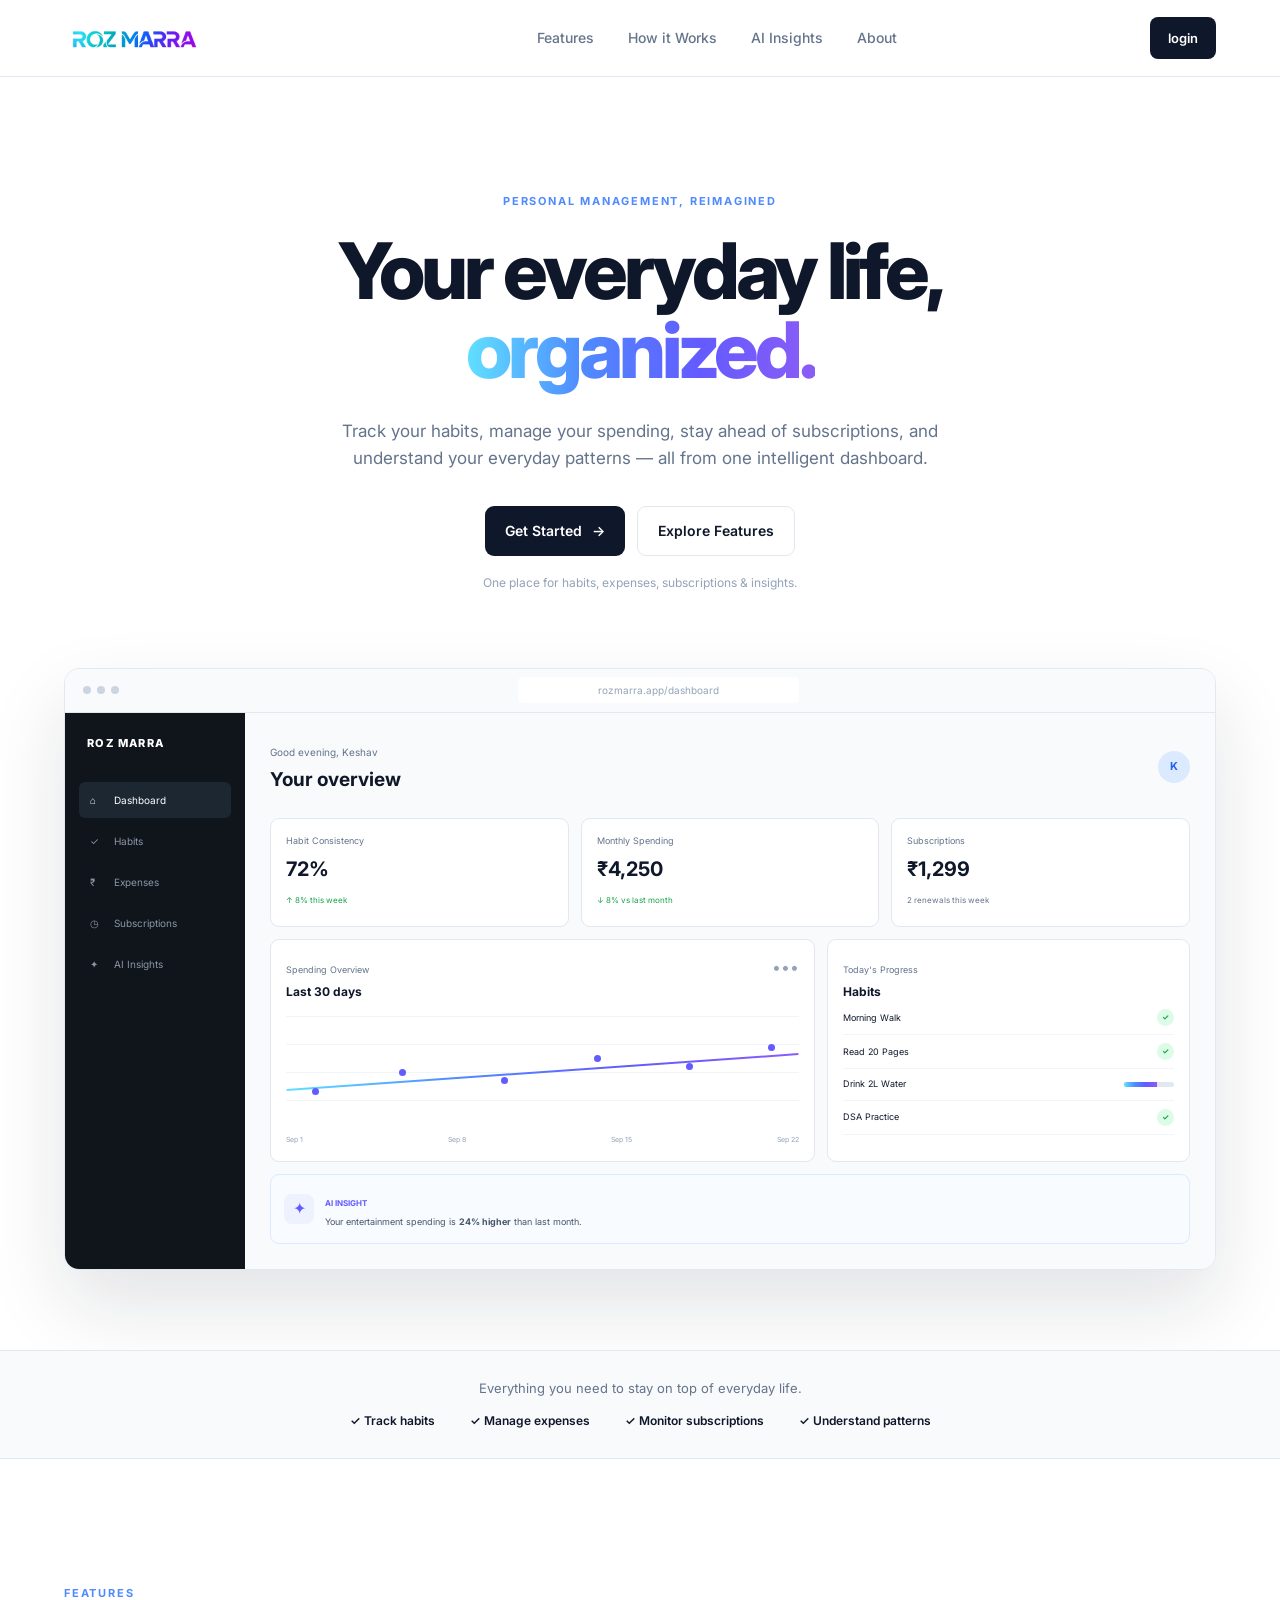
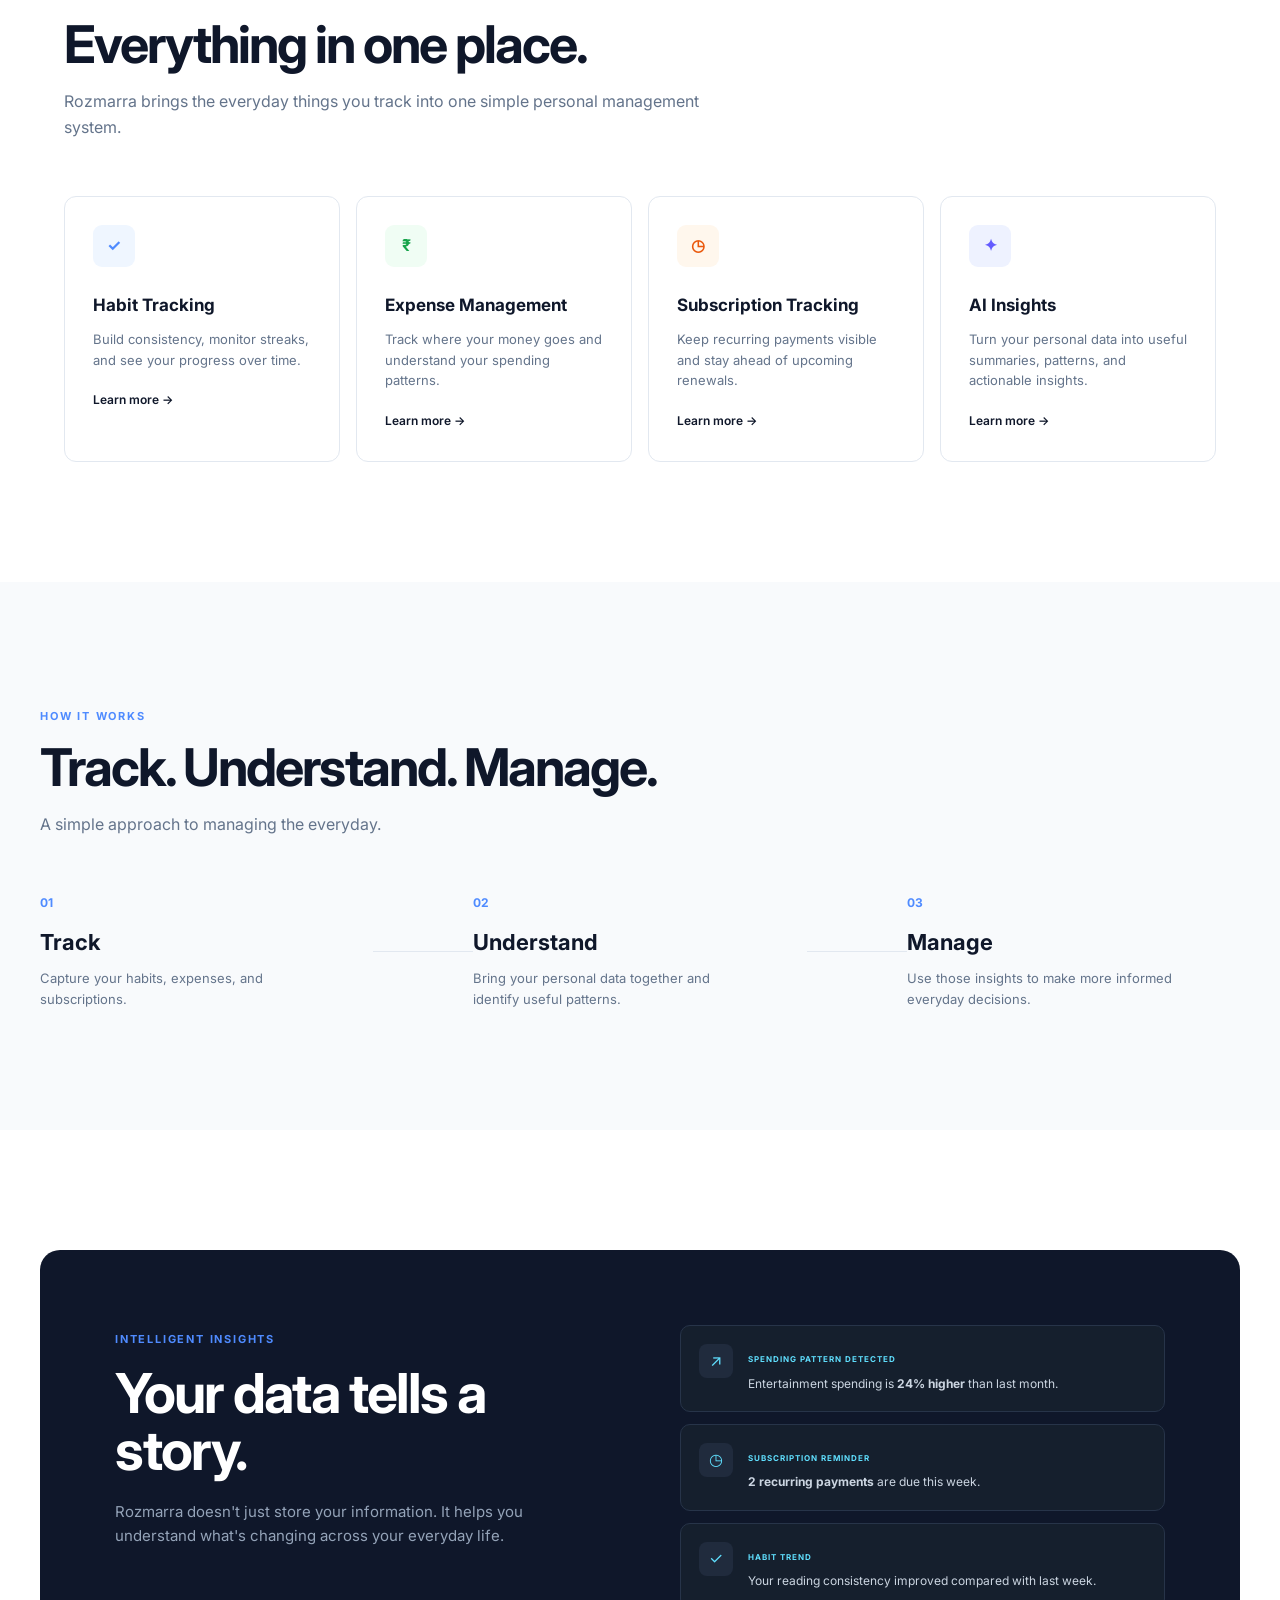
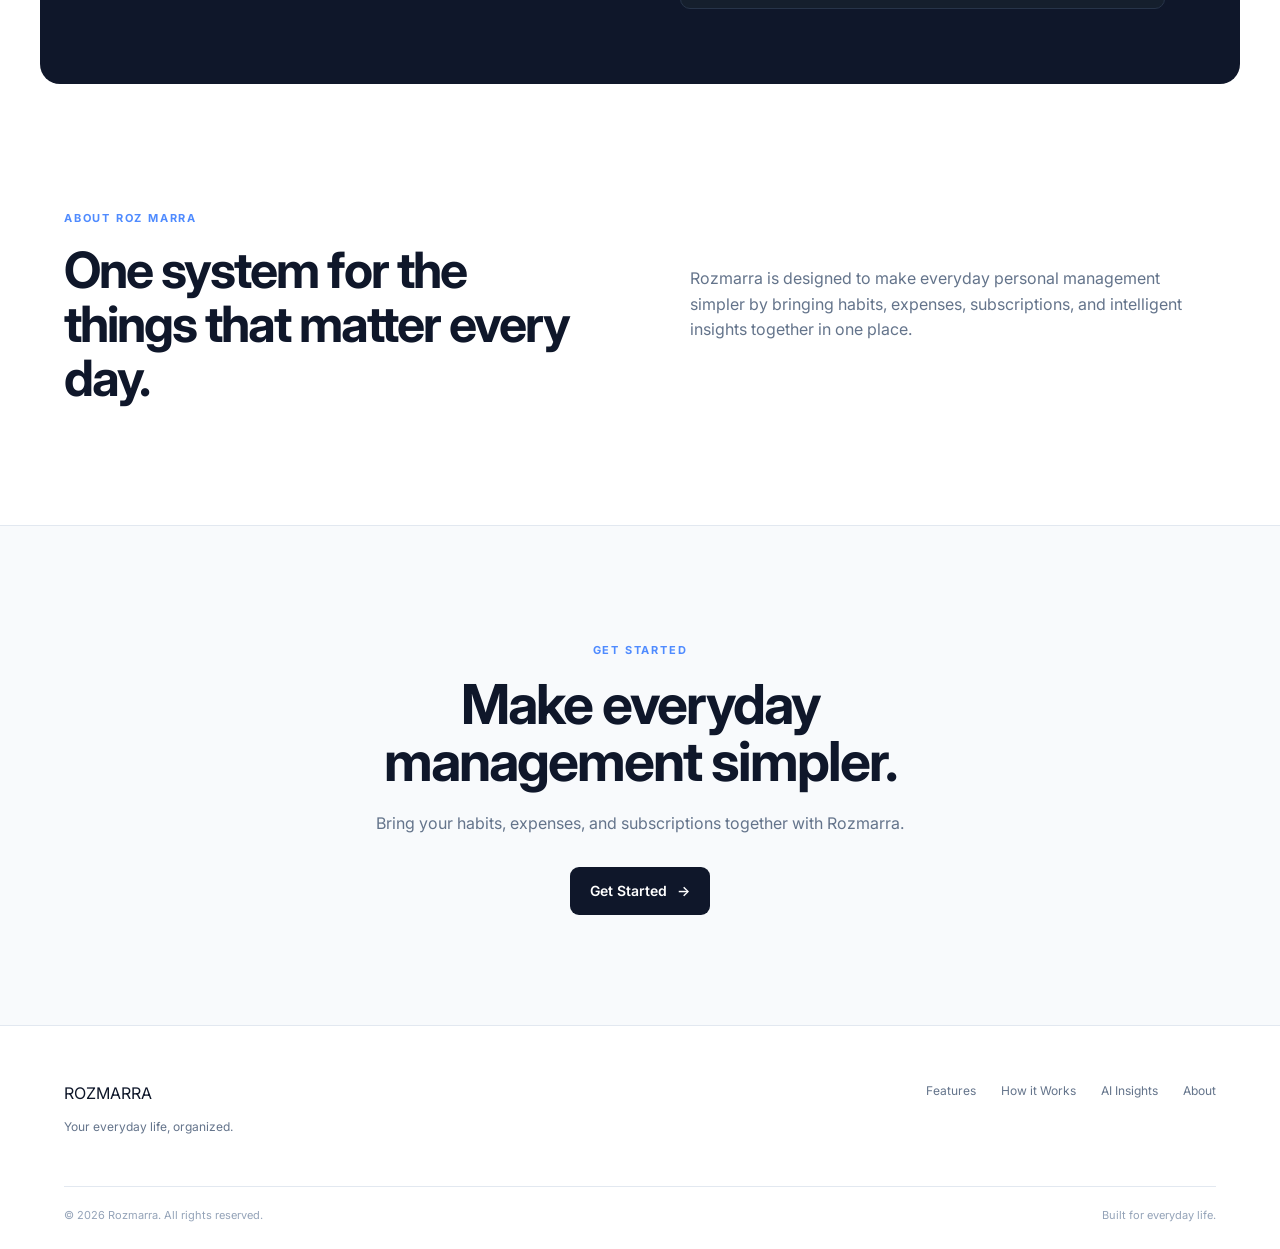
==== commit 36e5af12: "Added expense tracker and dashboard frontend" ====
--- a/frontend/index.html
+++ b/frontend/index.html
@@ -33,7 +33,7 @@
             </nav>
 
             <a href="#get-started" class="nav-btn">
-                Get Started
+                    login
             </a>
 
             <button class="menu-btn" id="menuBtn">
